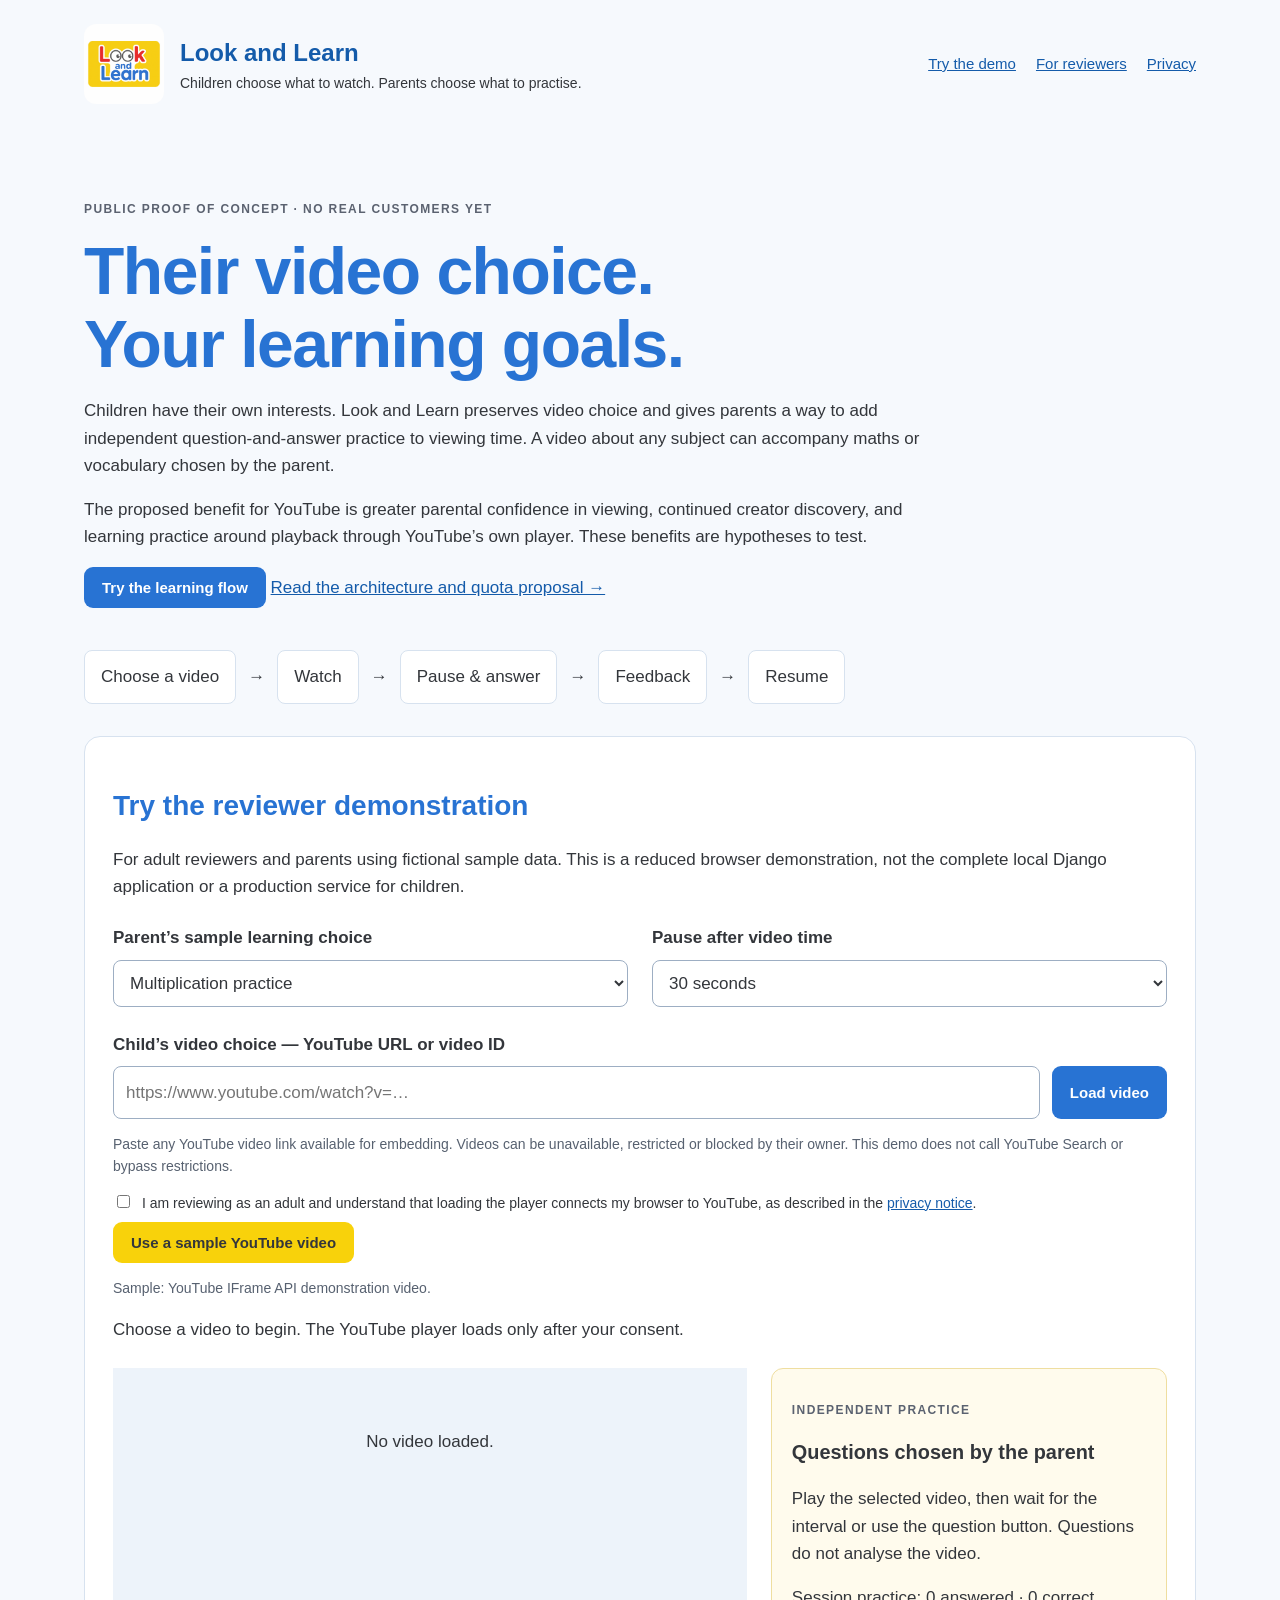
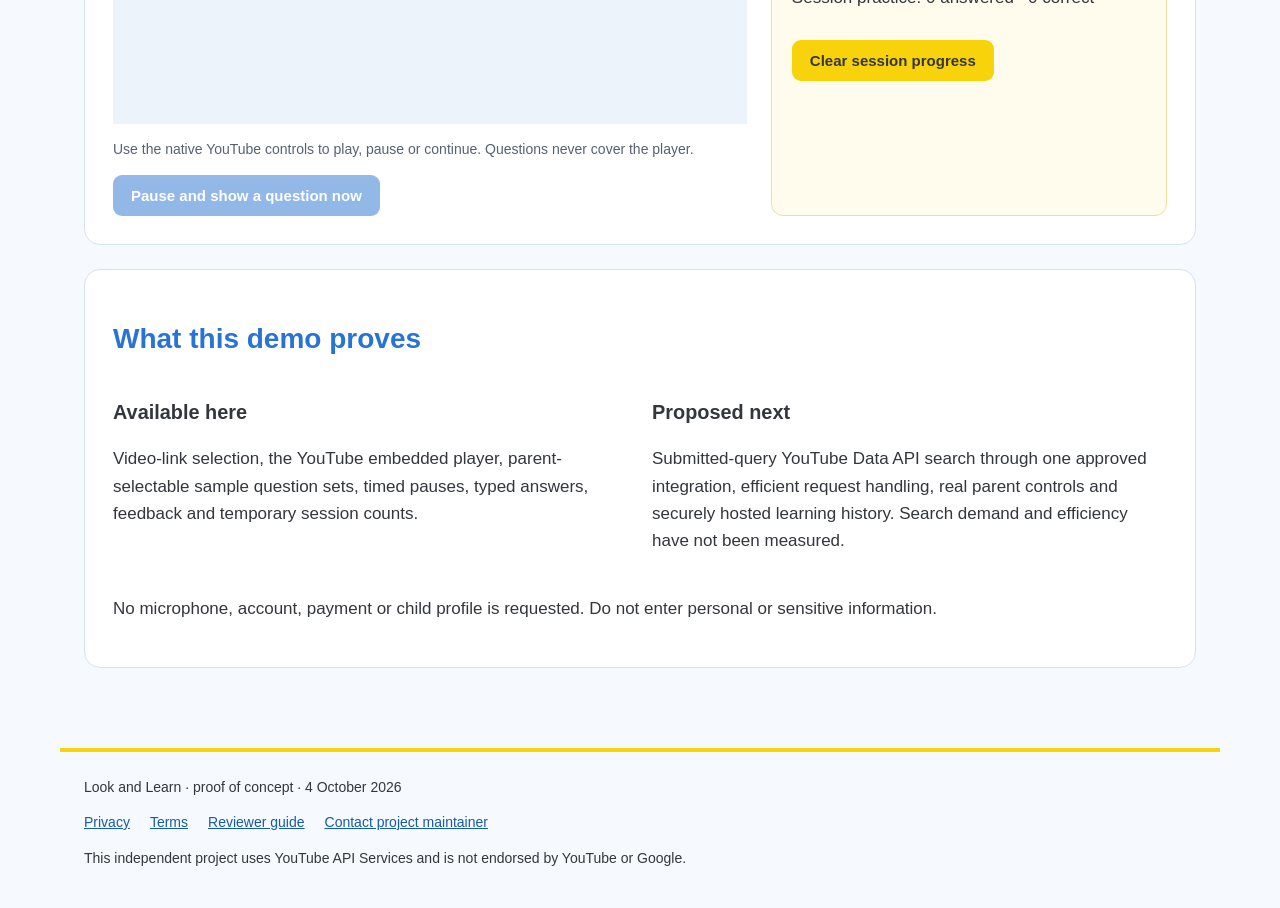
==== index.html @ 2f1a284d "Publish branded independent-question reviewer demonstration" ====
<!doctype html>
<html lang="en"><head><meta charset="utf-8"><meta name="viewport" content="width=device-width,initial-scale=1"><meta name="referrer" content="strict-origin-when-cross-origin"><meta name="description" content="Children choose what to watch; parents choose independent learning questions."><title>Look and Learn — reviewer demo</title><link rel="stylesheet" href="style.css"><script src="demo.js" defer></script></head><body>
<header class="wrap"><a class="identity" href="index.html"><img src="assets/logo.png" alt="Look and Learn" width="80" height="80"><span>Look and Learn<small>Children choose what to watch. Parents choose what to practise.</small></span></a><nav><a href="#demo">Try the demo</a><a href="review.html">For reviewers</a><a href="privacy.html">Privacy</a></nav></header>
<main class="wrap"><section class="hero"><p class="eyebrow">Public proof of concept · no real customers yet</p><h1>Their video choice.<br>Your learning goals.</h1><p>Children have their own interests. Look and Learn preserves video choice and gives parents a way to add independent question-and-answer practice to viewing time. A video about any subject can accompany maths or vocabulary chosen by the parent.</p><p>The proposed benefit for YouTube is greater parental confidence in viewing, continued creator discovery, and learning practice around playback through YouTube’s own player. These benefits are hypotheses to test.</p><a class="button" href="#demo">Try the learning flow</a> <a href="review.html">Read the architecture and quota proposal →</a></section>
<div class="flow"><span>Choose a video</span> → <span>Watch</span> → <span>Pause & answer</span> → <span>Feedback</span> → <span>Resume</span></div>
<section id="demo" class="panel"><h2>Try the reviewer demonstration</h2><p>For adult reviewers and parents using fictional sample data. This is a reduced browser demonstration, not the complete local Django application or a production service for children.</p><div class="columns"><div><label for="question-set">Parent’s sample learning choice</label><select id="question-set"><option value="math">Multiplication practice</option><option value="vocabulary">English vocabulary</option></select></div><div><label for="interval">Pause after video time</label><select id="interval"><option value="15">15 seconds — quick review</option><option value="30" selected>30 seconds</option><option value="60">60 seconds</option><option value="0">Manual question only</option></select></div></div>
<form id="video-form"><label for="video-url">Child’s video choice — YouTube URL or video ID</label><div class="input-row"><input id="video-url" type="text" placeholder="https://www.youtube.com/watch?v=…" required autocomplete="off"><button type="submit">Load video</button></div><p class="hint">Paste any YouTube video link available for embedding. Videos can be unavailable, restricted or blocked by their owner. This demo does not call YouTube Search or bypass restrictions.</p><label class="consent"><input id="embed-consent" type="checkbox" required> I am reviewing as an adult and understand that loading the player connects my browser to YouTube, as described in the <a href="privacy.html">privacy notice</a>.</label><button id="sample" class="secondary" type="button">Use a sample YouTube video</button><p class="hint">Sample: YouTube IFrame API demonstration video.</p></form>
<p id="player-status" role="status">Choose a video to begin. The YouTube player loads only after your consent.</p><div class="learning-grid"><div><div id="player-shell"><div id="player"><p>No video loaded.</p></div></div><p class="hint">Use the native YouTube controls to play, pause or continue. Questions never cover the player.</p><button id="ask" type="button" disabled>Pause and show a question now</button></div><section class="practice"><p class="eyebrow">Independent practice</p><h3>Questions chosen by the parent</h3><p id="waiting">Play the selected video, then wait for the interval or use the question button. Questions do not analyse the video.</p><form id="answer-form" hidden><label id="question" for="answer"></label><input id="answer" type="text" maxlength="80" autocomplete="off" required><button type="submit">Check answer</button></form><p id="feedback" aria-live="polite"></p><button id="resume" type="button" hidden>Continue video</button><p id="score">Session practice: 0 answered · 0 correct</p><button id="reset" class="secondary" type="button">Clear session progress</button></section></div></section>
<section class="panel"><h2>What this demo proves</h2><div class="columns"><div><h3>Available here</h3><p>Video-link selection, the YouTube embedded player, parent-selectable sample question sets, timed pauses, typed answers, feedback and temporary session counts.</p></div><div><h3>Proposed next</h3><p>Submitted-query YouTube Data API search through one approved integration, efficient request handling, real parent controls and securely hosted learning history. Search demand and efficiency have not been measured.</p></div></div><p>No microphone, account, payment or child profile is requested. Do not enter personal or sensitive information.</p></section></main>
<footer class="wrap"><span>Look and Learn · proof of concept · 4 October 2026</span><div><a href="privacy.html">Privacy</a><a href="terms.html">Terms</a><a href="review.html">Reviewer guide</a><a href="https://github.com/AndyTheBoat/LookandLearn.github.io/issues">Contact project maintainer</a></div><p>This independent project uses YouTube API Services and is not endorsed by YouTube or Google.</p></footer></body></html>
---- style.css ----
:root{--blue:#2873d3;--yellow:#f8d20b;--red:#ec2527;--ink:#33363b;--line:#d7e2ef}*{box-sizing:border-box}html{scroll-behavior:smooth}body{margin:0;background:#f6f9fd;color:var(--ink);font:17px/1.6 'Trebuchet MS',Arial,sans-serif}.wrap{max-width:1160px;margin:auto;padding:24px}header{display:flex;align-items:center;justify-content:space-between;gap:24px}.identity{display:flex;align-items:center;gap:16px;text-decoration:none;font-weight:bold;font-size:24px}.identity img{object-fit:contain;border-radius:12px}.identity small{display:block;font-size:14px;font-weight:normal;color:var(--ink)}a{color:#145baa}nav,footer div{display:flex;gap:20px;flex-wrap:wrap}nav a{font-size:15px}.hero{padding:36px 0 28px;max-width:880px}h1{font-size:clamp(36px,5.5vw,66px);line-height:1.1;letter-spacing:-1.5px;margin:16px 0;color:var(--blue)}h2{font-size:28px;line-height:1.25;color:var(--blue)}h3{line-height:1.3}.eyebrow{text-transform:uppercase;font-size:12px;letter-spacing:1.4px;font-weight:bold;color:#5b6270}.button,button{display:inline-block;border:0;border-radius:9px;background:var(--blue);color:white;padding:12px 18px;font:700 15px 'Trebuchet MS',sans-serif;cursor:pointer;text-decoration:none}.secondary{background:var(--yellow);color:var(--ink)}button:disabled{opacity:.5;cursor:default}.flow{display:flex;gap:12px;align-items:center;flex-wrap:wrap;margin:14px 0 32px}.flow span{background:white;border:1px solid var(--line);border-radius:8px;padding:12px 16px}.panel{padding:28px;background:white;border:1px solid var(--line);border-radius:16px;margin:24px 0}.columns{display:grid;grid-template-columns:1fr 1fr;gap:24px;margin:24px 0}label{display:block;font-weight:bold;margin-bottom:8px}input[type=text],select{width:100%;padding:12px;border:1px solid #9daec3;border-radius:8px;background:white;font:inherit;color:var(--ink)}.input-row{display:flex;gap:12px}.input-row input{flex:1;min-width:0}.hint{font-size:14px;color:#576170}.consent{font-size:14px;font-weight:normal}.consent input{margin-right:8px}.learning-grid{display:grid;grid-template-columns:minmax(0,1.6fr) minmax(260px,1fr);gap:24px;margin-top:24px}#player-shell{width:100%;aspect-ratio:16/9;min-height:200px;background:#edf3fa;display:grid;place-items:center}#player{width:100%;height:100%;min-height:200px;border:0}#player p{text-align:center;margin-top:60px}.practice{padding:20px;background:#fffbed;border:1px solid #efdea0;border-radius:12px}.practice button,.practice input{margin-top:12px}#feedback{font-weight:bold}footer{font-size:14px;border-top:4px solid var(--yellow);margin-top:32px!important}footer div{margin-top:12px}.prose{max-width:920px}.prose h1{font-size:44px}.notice{background:#fffbed;border-left:4px solid var(--yellow);padding:16px}table{border-collapse:collapse;width:100%;font-size:15px}th,td{text-align:left;border-bottom:1px solid var(--line);padding:10px}svg{width:100%;height:auto}.architecture{overflow:auto}.architecture svg{min-width:650px}:focus-visible{outline:3px solid var(--blue);outline-offset:3px}[hidden]{display:none!important}@media(max-width:800px){header{align-items:flex-start;flex-direction:column}.learning-grid,.columns{grid-template-columns:1fr}.panel{padding:18px}.wrap{padding:18px}.input-row{flex-direction:column}.identity{font-size:20px}.identity img{width:66px;height:66px}.identity small{max-width:280px}nav{gap:16px}h1{letter-spacing:-.7px}}
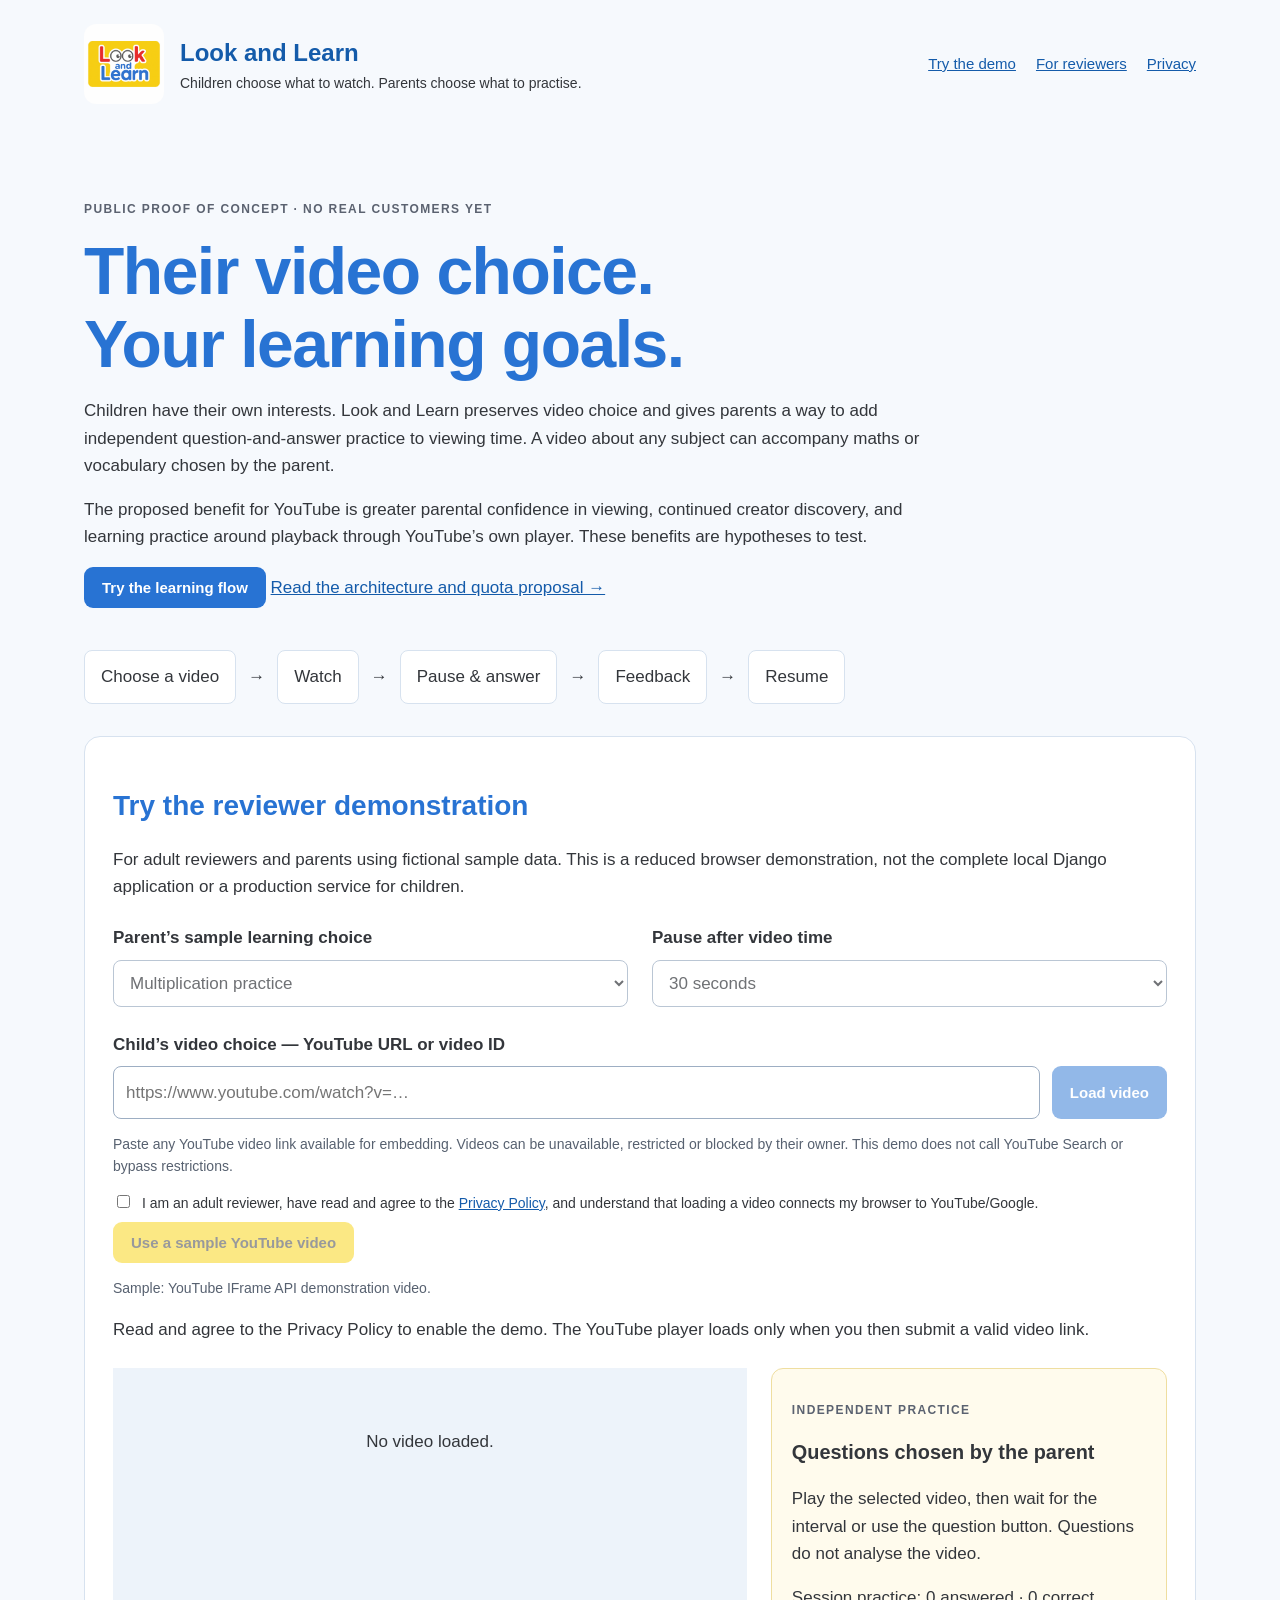
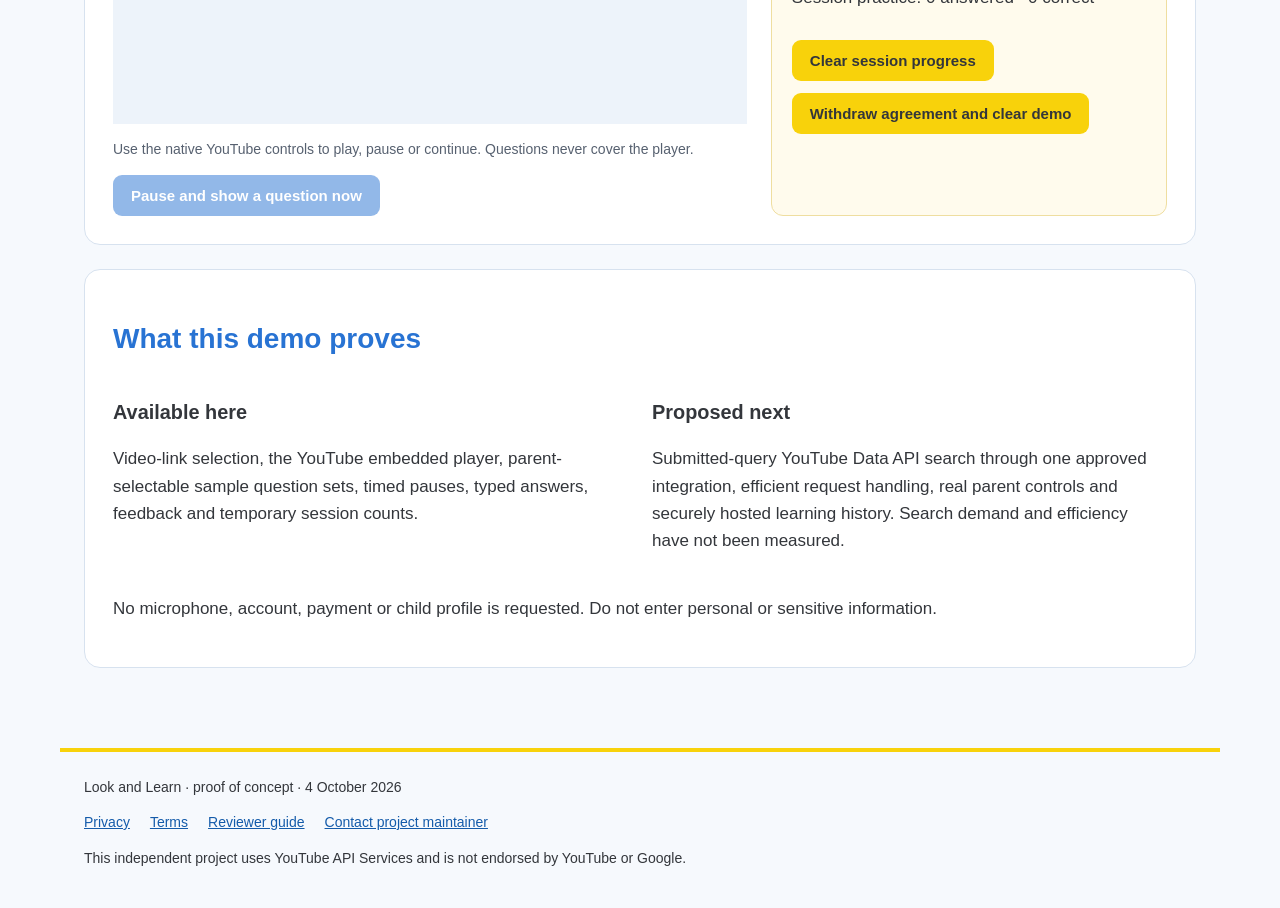
==== commit b960b668: "Clarify privacy practices and require session-only privacy agreement" ====
--- a/index.html
+++ b/index.html
@@ -4,7 +4,7 @@
 <main class="wrap"><section class="hero"><p class="eyebrow">Public proof of concept · no real customers yet</p><h1>Their video choice.<br>Your learning goals.</h1><p>Children have their own interests. Look and Learn preserves video choice and gives parents a way to add independent question-and-answer practice to viewing time. A video about any subject can accompany maths or vocabulary chosen by the parent.</p><p>The proposed benefit for YouTube is greater parental confidence in viewing, continued creator discovery, and learning practice around playback through YouTube’s own player. These benefits are hypotheses to test.</p><a class="button" href="#demo">Try the learning flow</a> <a href="review.html">Read the architecture and quota proposal →</a></section>
 <div class="flow"><span>Choose a video</span> → <span>Watch</span> → <span>Pause & answer</span> → <span>Feedback</span> → <span>Resume</span></div>
 <section id="demo" class="panel"><h2>Try the reviewer demonstration</h2><p>For adult reviewers and parents using fictional sample data. This is a reduced browser demonstration, not the complete local Django application or a production service for children.</p><div class="columns"><div><label for="question-set">Parent’s sample learning choice</label><select id="question-set"><option value="math">Multiplication practice</option><option value="vocabulary">English vocabulary</option></select></div><div><label for="interval">Pause after video time</label><select id="interval"><option value="15">15 seconds — quick review</option><option value="30" selected>30 seconds</option><option value="60">60 seconds</option><option value="0">Manual question only</option></select></div></div>
-<form id="video-form"><label for="video-url">Child’s video choice — YouTube URL or video ID</label><div class="input-row"><input id="video-url" type="text" placeholder="https://www.youtube.com/watch?v=…" required autocomplete="off"><button type="submit">Load video</button></div><p class="hint">Paste any YouTube video link available for embedding. Videos can be unavailable, restricted or blocked by their owner. This demo does not call YouTube Search or bypass restrictions.</p><label class="consent"><input id="embed-consent" type="checkbox" required> I am reviewing as an adult and understand that loading the player connects my browser to YouTube, as described in the <a href="privacy.html">privacy notice</a>.</label><button id="sample" class="secondary" type="button">Use a sample YouTube video</button><p class="hint">Sample: YouTube IFrame API demonstration video.</p></form>
-<p id="player-status" role="status">Choose a video to begin. The YouTube player loads only after your consent.</p><div class="learning-grid"><div><div id="player-shell"><div id="player"><p>No video loaded.</p></div></div><p class="hint">Use the native YouTube controls to play, pause or continue. Questions never cover the player.</p><button id="ask" type="button" disabled>Pause and show a question now</button></div><section class="practice"><p class="eyebrow">Independent practice</p><h3>Questions chosen by the parent</h3><p id="waiting">Play the selected video, then wait for the interval or use the question button. Questions do not analyse the video.</p><form id="answer-form" hidden><label id="question" for="answer"></label><input id="answer" type="text" maxlength="80" autocomplete="off" required><button type="submit">Check answer</button></form><p id="feedback" aria-live="polite"></p><button id="resume" type="button" hidden>Continue video</button><p id="score">Session practice: 0 answered · 0 correct</p><button id="reset" class="secondary" type="button">Clear session progress</button></section></div></section>
+<form id="video-form"><label for="video-url">Child’s video choice — YouTube URL or video ID</label><div class="input-row"><input id="video-url" type="text" placeholder="https://www.youtube.com/watch?v=…" required autocomplete="off"><button type="submit">Load video</button></div><p class="hint">Paste any YouTube video link available for embedding. Videos can be unavailable, restricted or blocked by their owner. This demo does not call YouTube Search or bypass restrictions.</p><label class="consent"><input id="embed-consent" type="checkbox" required> I am an adult reviewer, have read and agree to the <a href="privacy.html">Privacy Policy</a>, and understand that loading a video connects my browser to YouTube/Google.</label><button id="sample" class="secondary" type="button">Use a sample YouTube video</button><p class="hint">Sample: YouTube IFrame API demonstration video.</p></form>
+<p id="player-status" role="status">Read and agree to the Privacy Policy to enable the demo. The YouTube player loads only when you then submit a valid video link.</p><div class="learning-grid"><div><div id="player-shell"><div id="player"><p>No video loaded.</p></div></div><p class="hint">Use the native YouTube controls to play, pause or continue. Questions never cover the player.</p><button id="ask" type="button" disabled>Pause and show a question now</button></div><section class="practice"><p class="eyebrow">Independent practice</p><h3>Questions chosen by the parent</h3><p id="waiting">Play the selected video, then wait for the interval or use the question button. Questions do not analyse the video.</p><form id="answer-form" hidden><label id="question" for="answer"></label><input id="answer" type="text" maxlength="80" autocomplete="off" required><button type="submit">Check answer</button></form><p id="feedback" aria-live="polite"></p><button id="resume" type="button" hidden>Continue video</button><p id="score">Session practice: 0 answered · 0 correct</p><button id="reset" class="secondary" type="button">Clear session progress</button><button id="withdraw" class="secondary" type="button">Withdraw agreement and clear demo</button></section></div></section>
 <section class="panel"><h2>What this demo proves</h2><div class="columns"><div><h3>Available here</h3><p>Video-link selection, the YouTube embedded player, parent-selectable sample question sets, timed pauses, typed answers, feedback and temporary session counts.</p></div><div><h3>Proposed next</h3><p>Submitted-query YouTube Data API search through one approved integration, efficient request handling, real parent controls and securely hosted learning history. Search demand and efficiency have not been measured.</p></div></div><p>No microphone, account, payment or child profile is requested. Do not enter personal or sensitive information.</p></section></main>
 <footer class="wrap"><span>Look and Learn · proof of concept · 4 October 2026</span><div><a href="privacy.html">Privacy</a><a href="terms.html">Terms</a><a href="review.html">Reviewer guide</a><a href="https://github.com/AndyTheBoat/LookandLearn.github.io/issues">Contact project maintainer</a></div><p>This independent project uses YouTube API Services and is not endorsed by YouTube or Google.</p></footer></body></html>
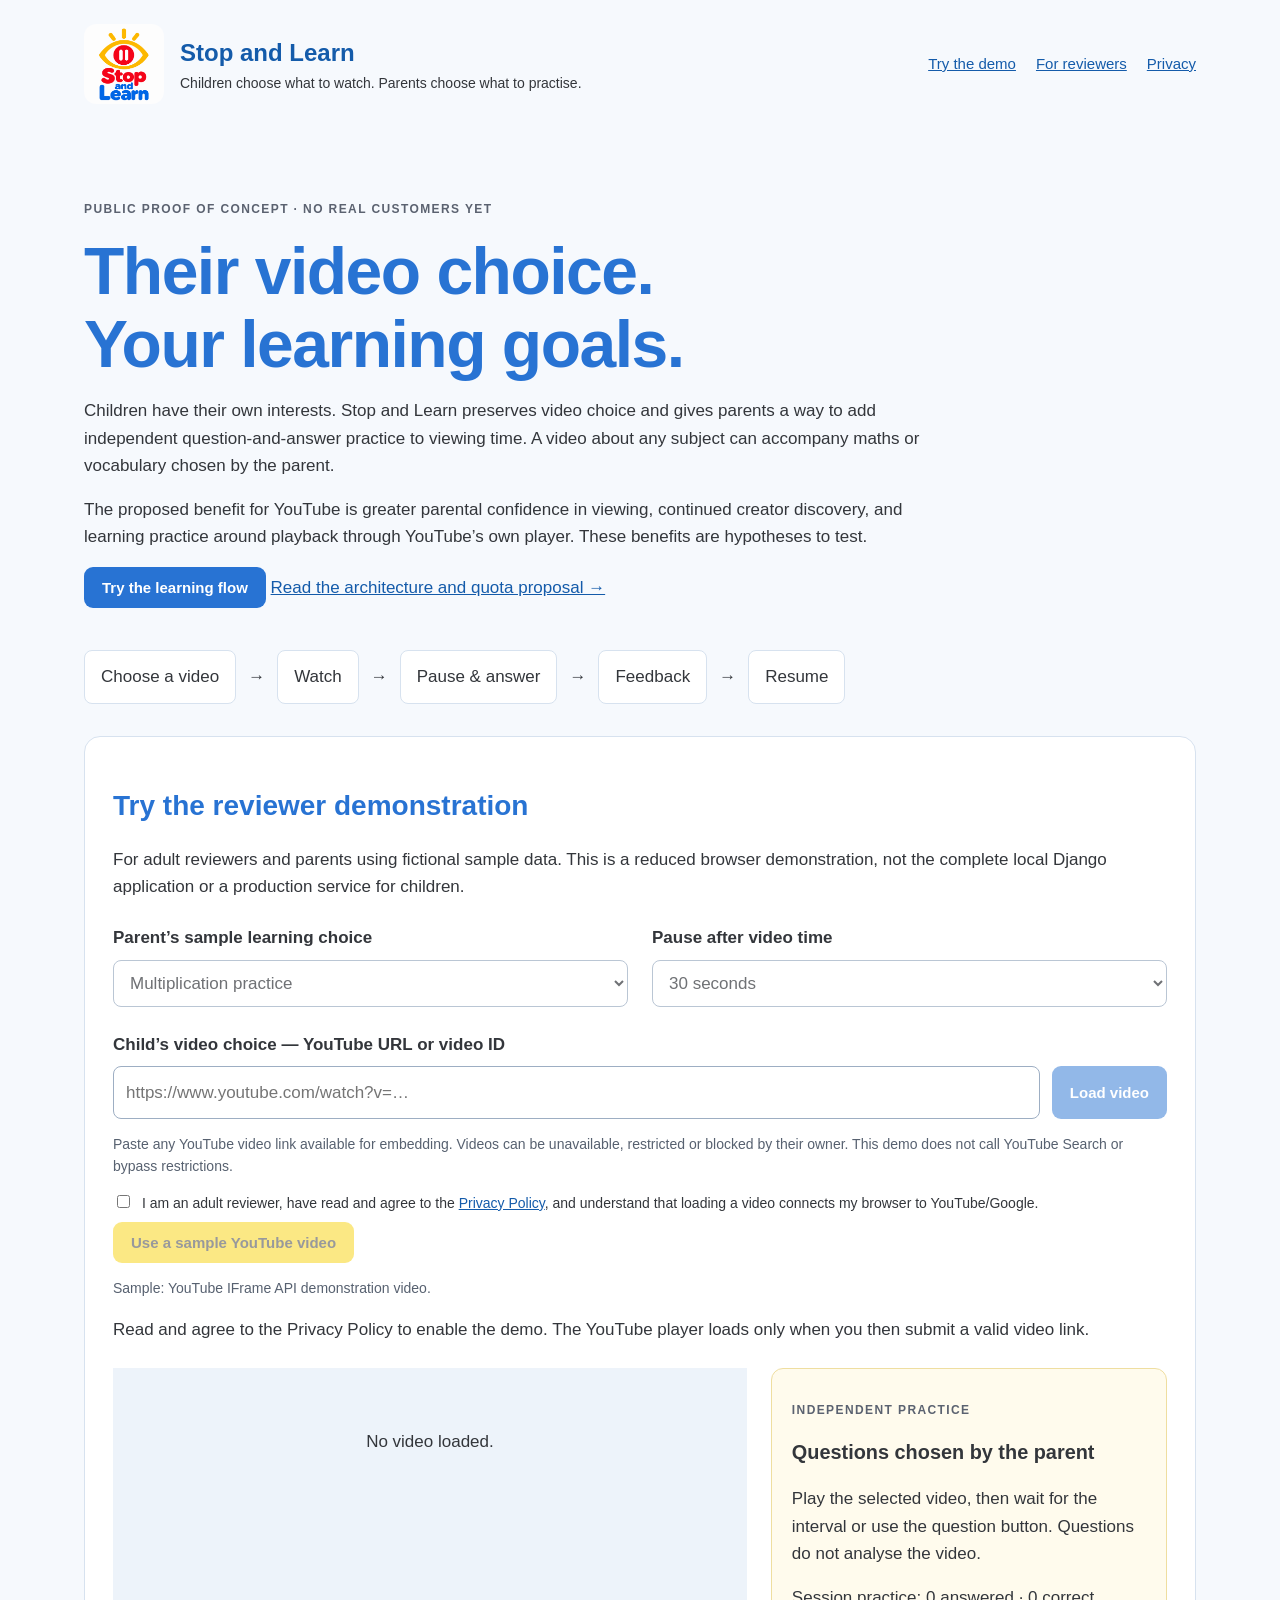
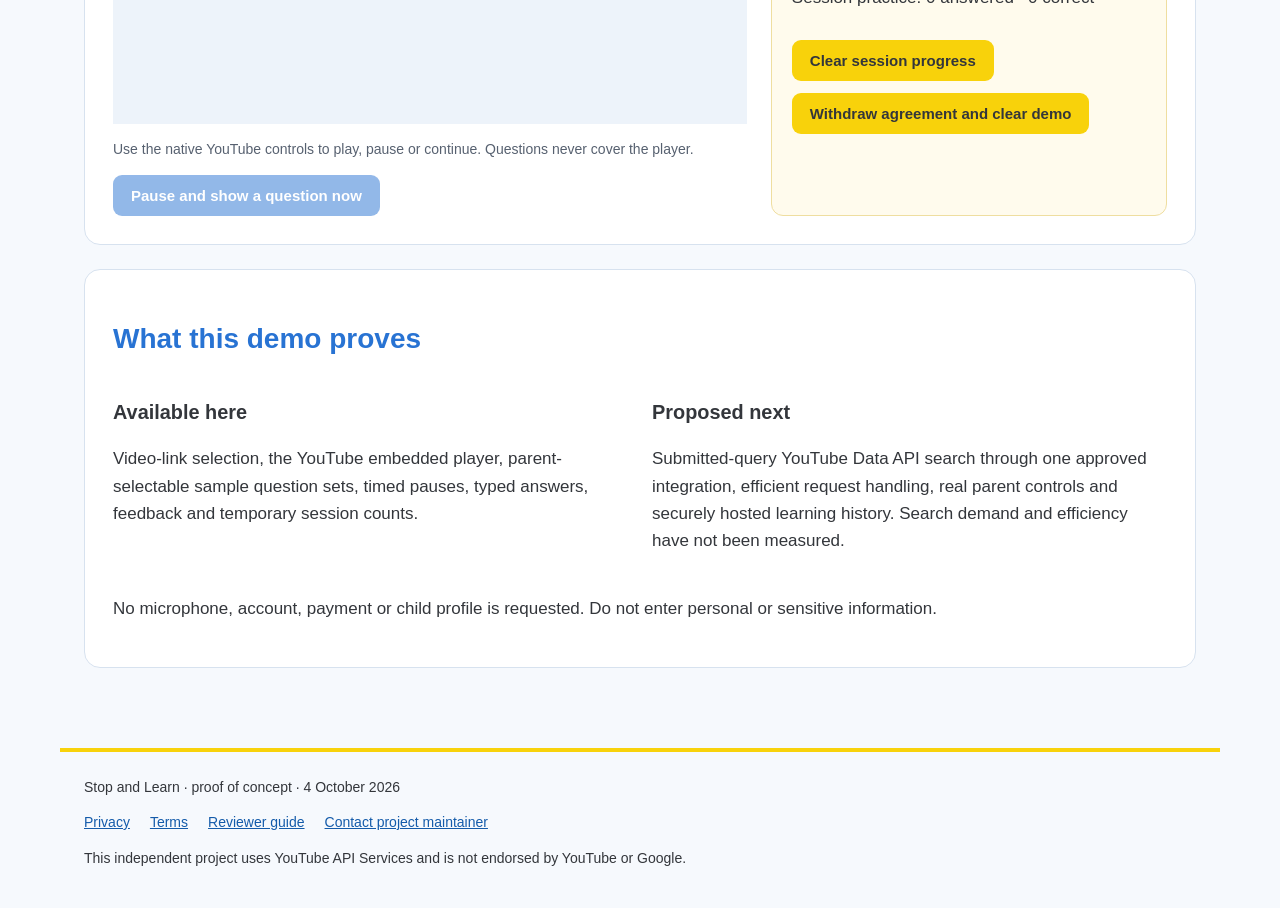
==== commit 00b04df8: "Rebrand public demo as Stop and Learn" ====
--- a/index.html
+++ b/index.html
@@ -1,10 +1,10 @@
 <!doctype html>
-<html lang="en"><head><meta charset="utf-8"><meta name="viewport" content="width=device-width,initial-scale=1"><meta name="referrer" content="strict-origin-when-cross-origin"><meta name="description" content="Children choose what to watch; parents choose independent learning questions."><title>Look and Learn — reviewer demo</title><link rel="stylesheet" href="style.css"><script src="demo.js" defer></script></head><body>
-<header class="wrap"><a class="identity" href="index.html"><img src="assets/logo.png" alt="Look and Learn" width="80" height="80"><span>Look and Learn<small>Children choose what to watch. Parents choose what to practise.</small></span></a><nav><a href="#demo">Try the demo</a><a href="review.html">For reviewers</a><a href="privacy.html">Privacy</a></nav></header>
-<main class="wrap"><section class="hero"><p class="eyebrow">Public proof of concept · no real customers yet</p><h1>Their video choice.<br>Your learning goals.</h1><p>Children have their own interests. Look and Learn preserves video choice and gives parents a way to add independent question-and-answer practice to viewing time. A video about any subject can accompany maths or vocabulary chosen by the parent.</p><p>The proposed benefit for YouTube is greater parental confidence in viewing, continued creator discovery, and learning practice around playback through YouTube’s own player. These benefits are hypotheses to test.</p><a class="button" href="#demo">Try the learning flow</a> <a href="review.html">Read the architecture and quota proposal →</a></section>
+<html lang="en"><head><meta charset="utf-8"><meta name="viewport" content="width=device-width,initial-scale=1"><meta name="referrer" content="strict-origin-when-cross-origin"><meta name="description" content="Children choose what to watch; parents choose independent learning questions."><title>Stop and Learn — reviewer demo</title><link rel="stylesheet" href="style.css"><script src="demo.js" defer></script></head><body>
+<header class="wrap"><a class="identity" href="index.html"><img src="assets/logo.png" alt="Stop and Learn" width="80" height="80"><span>Stop and Learn<small>Children choose what to watch. Parents choose what to practise.</small></span></a><nav><a href="#demo">Try the demo</a><a href="review.html">For reviewers</a><a href="privacy.html">Privacy</a></nav></header>
+<main class="wrap"><section class="hero"><p class="eyebrow">Public proof of concept · no real customers yet</p><h1>Their video choice.<br>Your learning goals.</h1><p>Children have their own interests. Stop and Learn preserves video choice and gives parents a way to add independent question-and-answer practice to viewing time. A video about any subject can accompany maths or vocabulary chosen by the parent.</p><p>The proposed benefit for YouTube is greater parental confidence in viewing, continued creator discovery, and learning practice around playback through YouTube’s own player. These benefits are hypotheses to test.</p><a class="button" href="#demo">Try the learning flow</a> <a href="review.html">Read the architecture and quota proposal →</a></section>
 <div class="flow"><span>Choose a video</span> → <span>Watch</span> → <span>Pause & answer</span> → <span>Feedback</span> → <span>Resume</span></div>
 <section id="demo" class="panel"><h2>Try the reviewer demonstration</h2><p>For adult reviewers and parents using fictional sample data. This is a reduced browser demonstration, not the complete local Django application or a production service for children.</p><div class="columns"><div><label for="question-set">Parent’s sample learning choice</label><select id="question-set"><option value="math">Multiplication practice</option><option value="vocabulary">English vocabulary</option></select></div><div><label for="interval">Pause after video time</label><select id="interval"><option value="15">15 seconds — quick review</option><option value="30" selected>30 seconds</option><option value="60">60 seconds</option><option value="0">Manual question only</option></select></div></div>
 <form id="video-form"><label for="video-url">Child’s video choice — YouTube URL or video ID</label><div class="input-row"><input id="video-url" type="text" placeholder="https://www.youtube.com/watch?v=…" required autocomplete="off"><button type="submit">Load video</button></div><p class="hint">Paste any YouTube video link available for embedding. Videos can be unavailable, restricted or blocked by their owner. This demo does not call YouTube Search or bypass restrictions.</p><label class="consent"><input id="embed-consent" type="checkbox" required> I am an adult reviewer, have read and agree to the <a href="privacy.html">Privacy Policy</a>, and understand that loading a video connects my browser to YouTube/Google.</label><button id="sample" class="secondary" type="button">Use a sample YouTube video</button><p class="hint">Sample: YouTube IFrame API demonstration video.</p></form>
 <p id="player-status" role="status">Read and agree to the Privacy Policy to enable the demo. The YouTube player loads only when you then submit a valid video link.</p><div class="learning-grid"><div><div id="player-shell"><div id="player"><p>No video loaded.</p></div></div><p class="hint">Use the native YouTube controls to play, pause or continue. Questions never cover the player.</p><button id="ask" type="button" disabled>Pause and show a question now</button></div><section class="practice"><p class="eyebrow">Independent practice</p><h3>Questions chosen by the parent</h3><p id="waiting">Play the selected video, then wait for the interval or use the question button. Questions do not analyse the video.</p><form id="answer-form" hidden><label id="question" for="answer"></label><input id="answer" type="text" maxlength="80" autocomplete="off" required><button type="submit">Check answer</button></form><p id="feedback" aria-live="polite"></p><button id="resume" type="button" hidden>Continue video</button><p id="score">Session practice: 0 answered · 0 correct</p><button id="reset" class="secondary" type="button">Clear session progress</button><button id="withdraw" class="secondary" type="button">Withdraw agreement and clear demo</button></section></div></section>
 <section class="panel"><h2>What this demo proves</h2><div class="columns"><div><h3>Available here</h3><p>Video-link selection, the YouTube embedded player, parent-selectable sample question sets, timed pauses, typed answers, feedback and temporary session counts.</p></div><div><h3>Proposed next</h3><p>Submitted-query YouTube Data API search through one approved integration, efficient request handling, real parent controls and securely hosted learning history. Search demand and efficiency have not been measured.</p></div></div><p>No microphone, account, payment or child profile is requested. Do not enter personal or sensitive information.</p></section></main>
-<footer class="wrap"><span>Look and Learn · proof of concept · 4 October 2026</span><div><a href="privacy.html">Privacy</a><a href="terms.html">Terms</a><a href="review.html">Reviewer guide</a><a href="https://github.com/AndyTheBoat/LookandLearn.github.io/issues">Contact project maintainer</a></div><p>This independent project uses YouTube API Services and is not endorsed by YouTube or Google.</p></footer></body></html>
+<footer class="wrap"><span>Stop and Learn · proof of concept · 4 October 2026</span><div><a href="privacy.html">Privacy</a><a href="terms.html">Terms</a><a href="review.html">Reviewer guide</a><a href="https://github.com/AndyTheBoat/LookandLearn.github.io/issues">Contact project maintainer</a></div><p>This independent project uses YouTube API Services and is not endorsed by YouTube or Google.</p></footer></body></html>
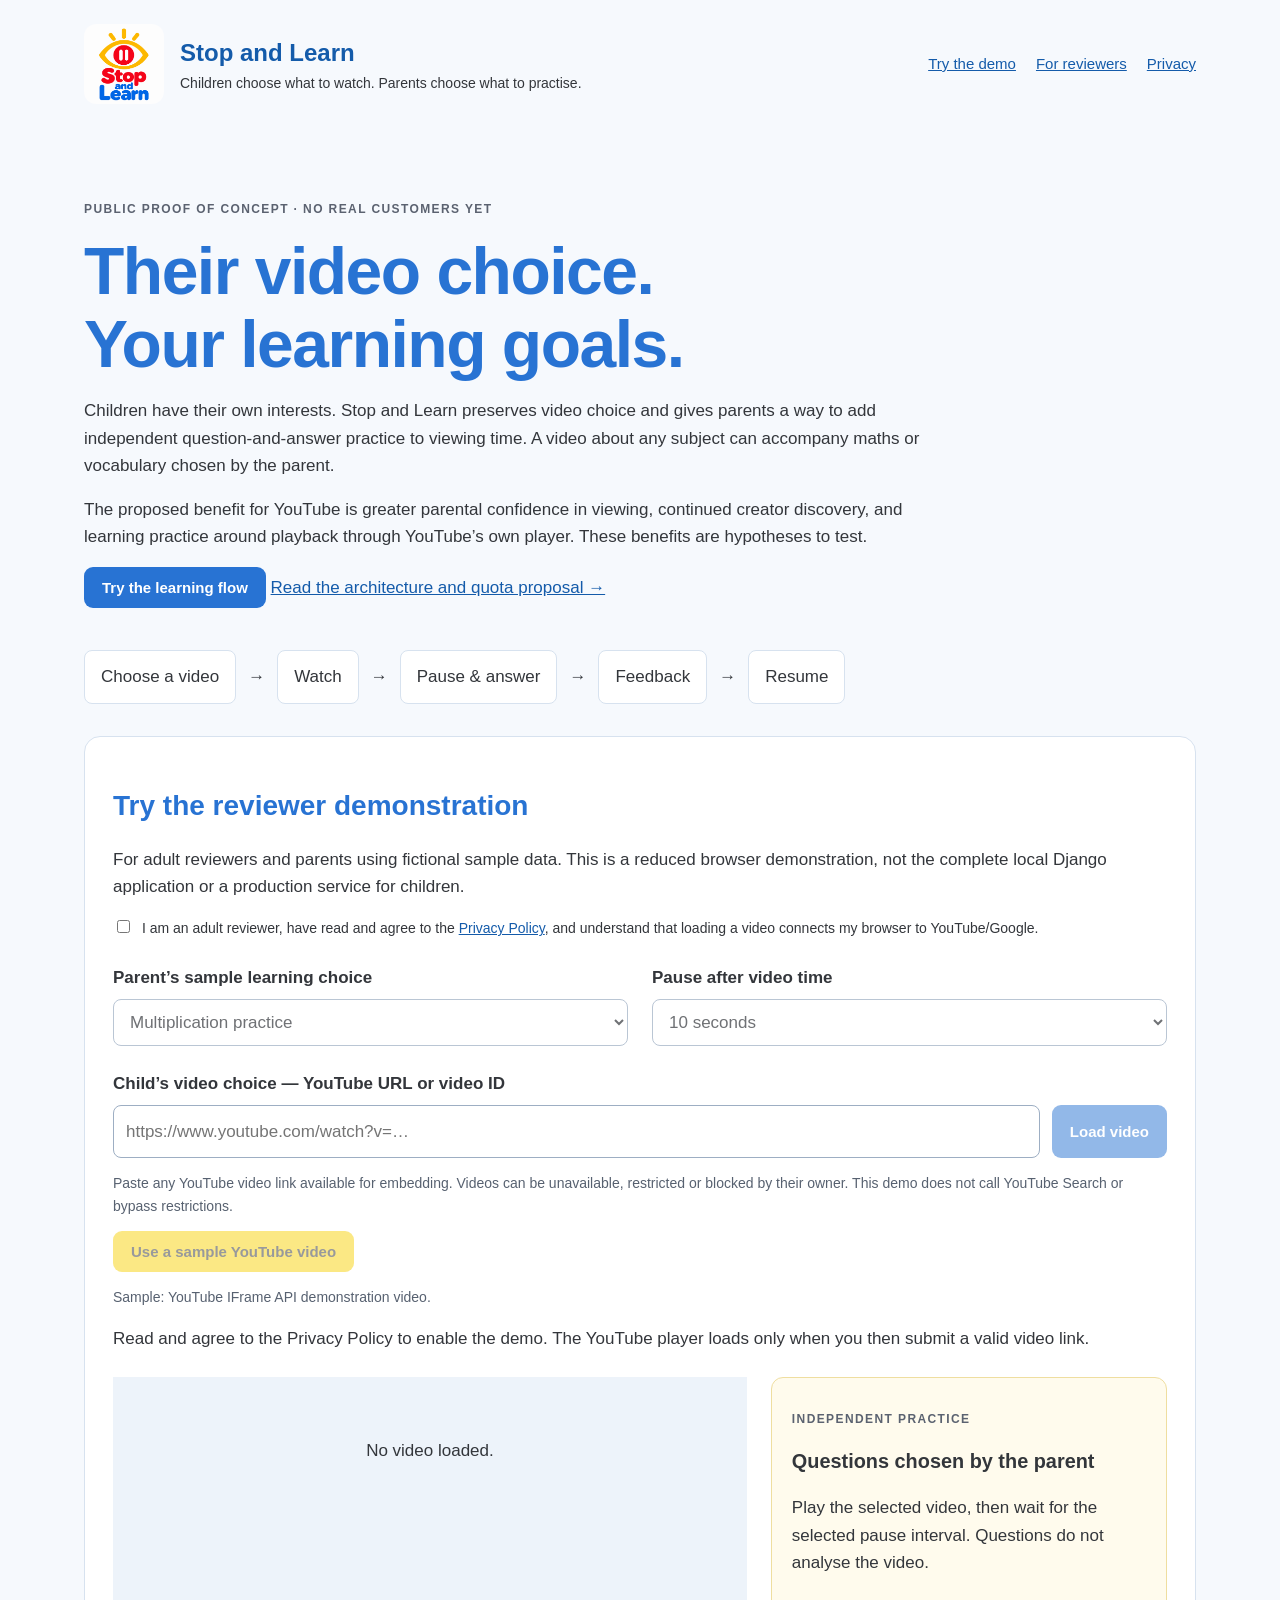
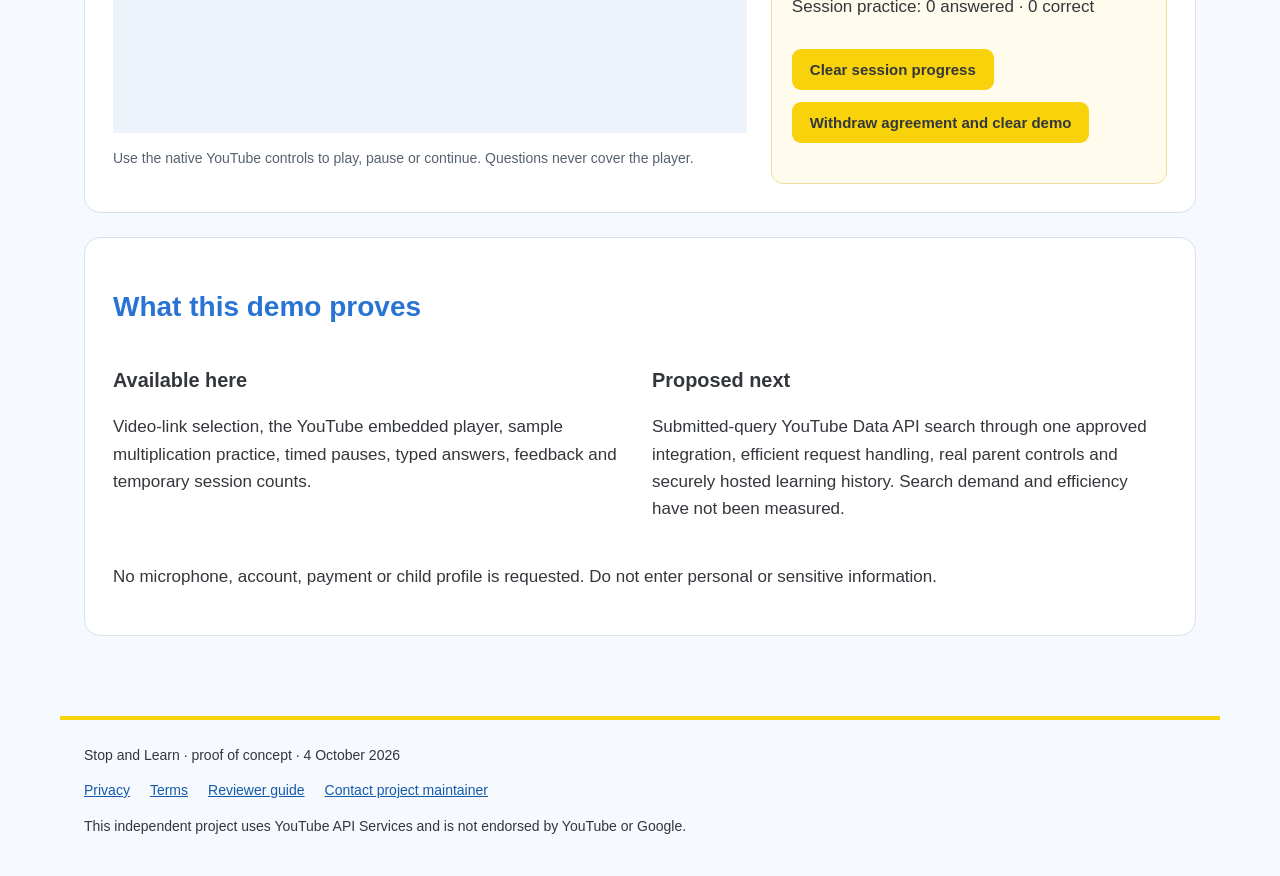
==== commit 4cf35943: "Simplify demo to multiplication and default ten-second pauses" ====
--- a/index.html
+++ b/index.html
@@ -1,10 +1,10 @@
 <!doctype html>
 <html lang="en"><head><meta charset="utf-8"><meta name="viewport" content="width=device-width,initial-scale=1"><meta name="referrer" content="strict-origin-when-cross-origin"><meta name="description" content="Children choose what to watch; parents choose independent learning questions."><title>Stop and Learn — reviewer demo</title><link rel="stylesheet" href="style.css"><script src="demo.js" defer></script></head><body>
-<header class="wrap"><a class="identity" href="index.html"><img src="assets/logo.png" alt="Stop and Learn" width="80" height="80"><span>Stop and Learn<small>Children choose what to watch. Parents choose what to practise.</small></span></a><nav><a href="#demo">Try the demo</a><a href="review.html">For reviewers</a><a href="privacy.html">Privacy</a></nav></header>
+<header class="wrap"><a class="identity" href="index.html"><img src="assets/stop-and-learn-logo.png" alt="Stop and Learn" width="80" height="80"><span>Stop and Learn<small>Children choose what to watch. Parents choose what to practise.</small></span></a><nav><a href="#demo">Try the demo</a><a href="review.html">For reviewers</a><a href="privacy.html">Privacy</a></nav></header>
 <main class="wrap"><section class="hero"><p class="eyebrow">Public proof of concept · no real customers yet</p><h1>Their video choice.<br>Your learning goals.</h1><p>Children have their own interests. Stop and Learn preserves video choice and gives parents a way to add independent question-and-answer practice to viewing time. A video about any subject can accompany maths or vocabulary chosen by the parent.</p><p>The proposed benefit for YouTube is greater parental confidence in viewing, continued creator discovery, and learning practice around playback through YouTube’s own player. These benefits are hypotheses to test.</p><a class="button" href="#demo">Try the learning flow</a> <a href="review.html">Read the architecture and quota proposal →</a></section>
 <div class="flow"><span>Choose a video</span> → <span>Watch</span> → <span>Pause & answer</span> → <span>Feedback</span> → <span>Resume</span></div>
-<section id="demo" class="panel"><h2>Try the reviewer demonstration</h2><p>For adult reviewers and parents using fictional sample data. This is a reduced browser demonstration, not the complete local Django application or a production service for children.</p><div class="columns"><div><label for="question-set">Parent’s sample learning choice</label><select id="question-set"><option value="math">Multiplication practice</option><option value="vocabulary">English vocabulary</option></select></div><div><label for="interval">Pause after video time</label><select id="interval"><option value="15">15 seconds — quick review</option><option value="30" selected>30 seconds</option><option value="60">60 seconds</option><option value="0">Manual question only</option></select></div></div>
-<form id="video-form"><label for="video-url">Child’s video choice — YouTube URL or video ID</label><div class="input-row"><input id="video-url" type="text" placeholder="https://www.youtube.com/watch?v=…" required autocomplete="off"><button type="submit">Load video</button></div><p class="hint">Paste any YouTube video link available for embedding. Videos can be unavailable, restricted or blocked by their owner. This demo does not call YouTube Search or bypass restrictions.</p><label class="consent"><input id="embed-consent" type="checkbox" required> I am an adult reviewer, have read and agree to the <a href="privacy.html">Privacy Policy</a>, and understand that loading a video connects my browser to YouTube/Google.</label><button id="sample" class="secondary" type="button">Use a sample YouTube video</button><p class="hint">Sample: YouTube IFrame API demonstration video.</p></form>
-<p id="player-status" role="status">Read and agree to the Privacy Policy to enable the demo. The YouTube player loads only when you then submit a valid video link.</p><div class="learning-grid"><div><div id="player-shell"><div id="player"><p>No video loaded.</p></div></div><p class="hint">Use the native YouTube controls to play, pause or continue. Questions never cover the player.</p><button id="ask" type="button" disabled>Pause and show a question now</button></div><section class="practice"><p class="eyebrow">Independent practice</p><h3>Questions chosen by the parent</h3><p id="waiting">Play the selected video, then wait for the interval or use the question button. Questions do not analyse the video.</p><form id="answer-form" hidden><label id="question" for="answer"></label><input id="answer" type="text" maxlength="80" autocomplete="off" required><button type="submit">Check answer</button></form><p id="feedback" aria-live="polite"></p><button id="resume" type="button" hidden>Continue video</button><p id="score">Session practice: 0 answered · 0 correct</p><button id="reset" class="secondary" type="button">Clear session progress</button><button id="withdraw" class="secondary" type="button">Withdraw agreement and clear demo</button></section></div></section>
-<section class="panel"><h2>What this demo proves</h2><div class="columns"><div><h3>Available here</h3><p>Video-link selection, the YouTube embedded player, parent-selectable sample question sets, timed pauses, typed answers, feedback and temporary session counts.</p></div><div><h3>Proposed next</h3><p>Submitted-query YouTube Data API search through one approved integration, efficient request handling, real parent controls and securely hosted learning history. Search demand and efficiency have not been measured.</p></div></div><p>No microphone, account, payment or child profile is requested. Do not enter personal or sensitive information.</p></section></main>
-<footer class="wrap"><span>Stop and Learn · proof of concept · 4 October 2026</span><div><a href="privacy.html">Privacy</a><a href="terms.html">Terms</a><a href="review.html">Reviewer guide</a><a href="https://github.com/AndyTheBoat/LookandLearn.github.io/issues">Contact project maintainer</a></div><p>This independent project uses YouTube API Services and is not endorsed by YouTube or Google.</p></footer></body></html>
+<section id="demo" class="panel"><h2>Try the reviewer demonstration</h2><p>For adult reviewers and parents using fictional sample data. This is a reduced browser demonstration, not the complete local Django application or a production service for children.</p><label class="consent"><input id="embed-consent" type="checkbox" required> I am an adult reviewer, have read and agree to the <a href="privacy.html">Privacy Policy</a>, and understand that loading a video connects my browser to YouTube/Google.</label><div class="columns"><div><label for="question-set">Parent’s sample learning choice</label><select id="question-set"><option value="math">Multiplication practice</option></select></div><div><label for="interval">Pause after video time</label><select id="interval"><option value="10" selected>10 seconds</option><option value="30">30 seconds</option><option value="60">60 seconds</option></select></div></div>
+<form id="video-form"><label for="video-url">Child’s video choice — YouTube URL or video ID</label><div class="input-row"><input id="video-url" type="text" placeholder="https://www.youtube.com/watch?v=…" required autocomplete="off"><button type="submit">Load video</button></div><p class="hint">Paste any YouTube video link available for embedding. Videos can be unavailable, restricted or blocked by their owner. This demo does not call YouTube Search or bypass restrictions.</p><button id="sample" class="secondary" type="button">Use a sample YouTube video</button><p class="hint">Sample: YouTube IFrame API demonstration video.</p></form>
+<p id="player-status" role="status">Read and agree to the Privacy Policy to enable the demo. The YouTube player loads only when you then submit a valid video link.</p><div class="learning-grid"><div><div id="player-shell"><div id="player"><p>No video loaded.</p></div></div><p class="hint">Use the native YouTube controls to play, pause or continue. Questions never cover the player.</p></div><section class="practice"><p class="eyebrow">Independent practice</p><h3>Questions chosen by the parent</h3><p id="waiting">Play the selected video, then wait for the selected pause interval. Questions do not analyse the video.</p><form id="answer-form" hidden><label id="question" for="answer"></label><input id="answer" type="text" maxlength="80" autocomplete="off" required><button type="submit">Check answer</button></form><p id="feedback" aria-live="polite"></p><button id="resume" type="button" hidden>Continue video</button><p id="score">Session practice: 0 answered · 0 correct</p><button id="reset" class="secondary" type="button">Clear session progress</button><button id="withdraw" class="secondary" type="button">Withdraw agreement and clear demo</button></section></div></section>
+<section class="panel"><h2>What this demo proves</h2><div class="columns"><div><h3>Available here</h3><p>Video-link selection, the YouTube embedded player, sample multiplication practice, timed pauses, typed answers, feedback and temporary session counts.</p></div><div><h3>Proposed next</h3><p>Submitted-query YouTube Data API search through one approved integration, efficient request handling, real parent controls and securely hosted learning history. Search demand and efficiency have not been measured.</p></div></div><p>No microphone, account, payment or child profile is requested. Do not enter personal or sensitive information.</p></section></main>
+<footer class="wrap"><span>Stop and Learn · proof of concept · 4 October 2026</span><div><a href="privacy.html">Privacy</a><a href="terms.html">Terms</a><a href="review.html">Reviewer guide</a><a href="https://github.com/AndyTheBoat/StopandLearn.github.io/issues">Contact project maintainer</a></div><p>This independent project uses YouTube API Services and is not endorsed by YouTube or Google.</p></footer></body></html>
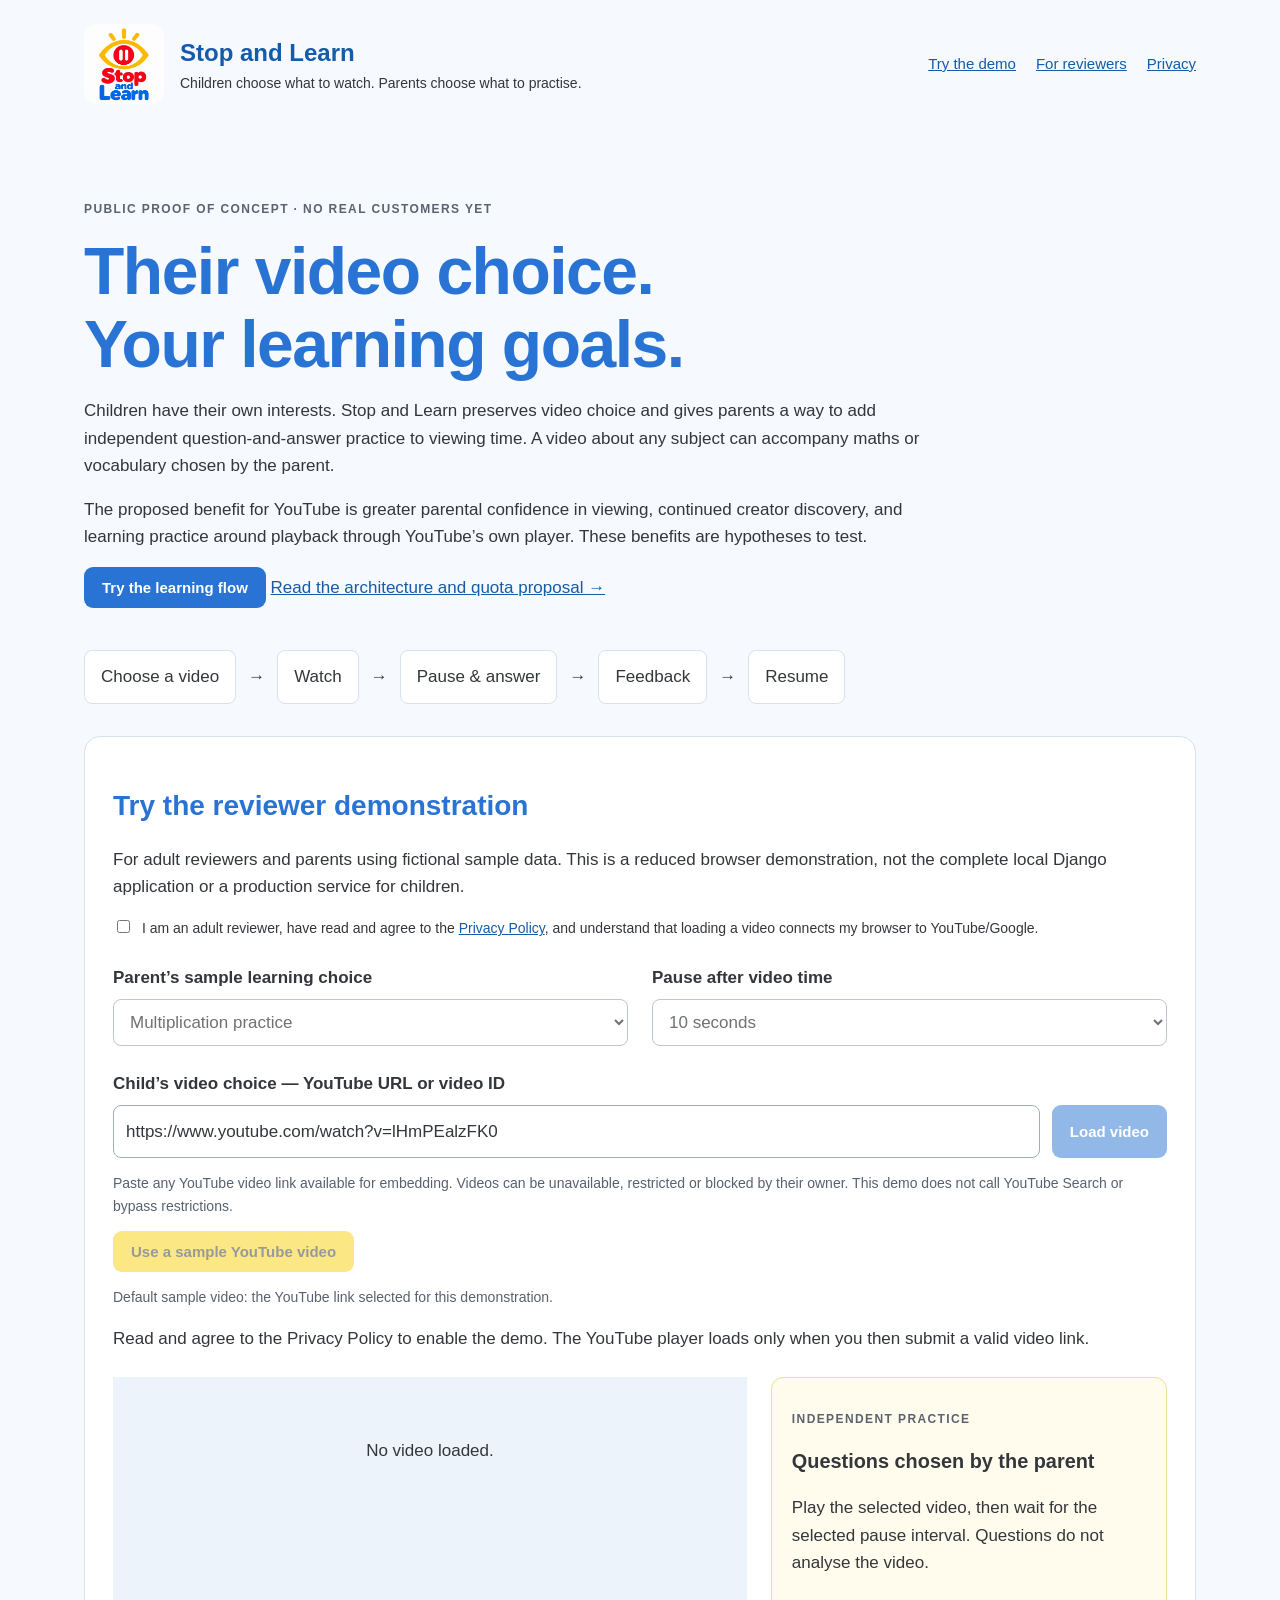
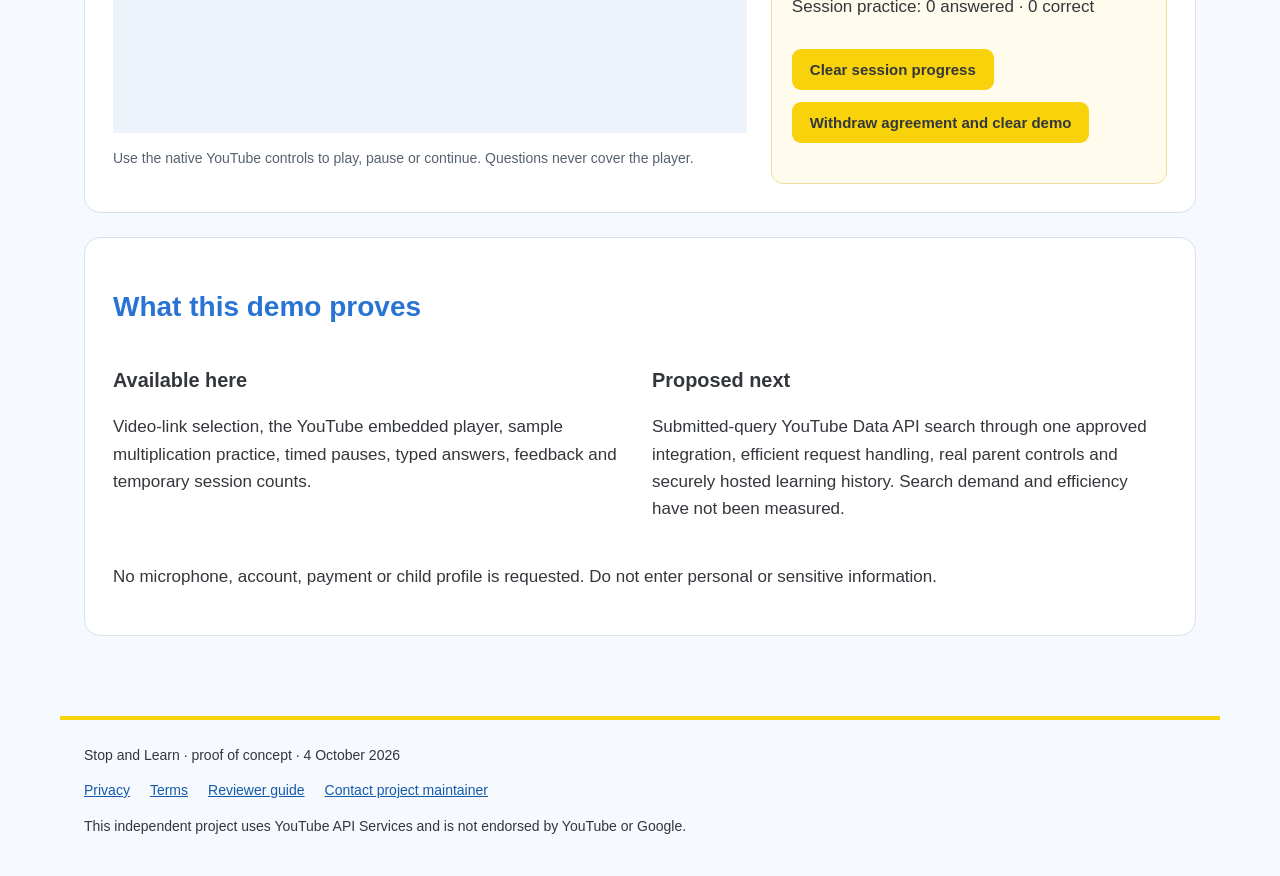
==== commit 8251254f: "Set requested YouTube video as reviewer demo default" ====
--- a/index.html
+++ b/index.html
@@ -4,7 +4,7 @@
 <main class="wrap"><section class="hero"><p class="eyebrow">Public proof of concept · no real customers yet</p><h1>Their video choice.<br>Your learning goals.</h1><p>Children have their own interests. Stop and Learn preserves video choice and gives parents a way to add independent question-and-answer practice to viewing time. A video about any subject can accompany maths or vocabulary chosen by the parent.</p><p>The proposed benefit for YouTube is greater parental confidence in viewing, continued creator discovery, and learning practice around playback through YouTube’s own player. These benefits are hypotheses to test.</p><a class="button" href="#demo">Try the learning flow</a> <a href="review.html">Read the architecture and quota proposal →</a></section>
 <div class="flow"><span>Choose a video</span> → <span>Watch</span> → <span>Pause & answer</span> → <span>Feedback</span> → <span>Resume</span></div>
 <section id="demo" class="panel"><h2>Try the reviewer demonstration</h2><p>For adult reviewers and parents using fictional sample data. This is a reduced browser demonstration, not the complete local Django application or a production service for children.</p><label class="consent"><input id="embed-consent" type="checkbox" required> I am an adult reviewer, have read and agree to the <a href="privacy.html">Privacy Policy</a>, and understand that loading a video connects my browser to YouTube/Google.</label><div class="columns"><div><label for="question-set">Parent’s sample learning choice</label><select id="question-set"><option value="math">Multiplication practice</option></select></div><div><label for="interval">Pause after video time</label><select id="interval"><option value="10" selected>10 seconds</option><option value="30">30 seconds</option><option value="60">60 seconds</option></select></div></div>
-<form id="video-form"><label for="video-url">Child’s video choice — YouTube URL or video ID</label><div class="input-row"><input id="video-url" type="text" placeholder="https://www.youtube.com/watch?v=…" required autocomplete="off"><button type="submit">Load video</button></div><p class="hint">Paste any YouTube video link available for embedding. Videos can be unavailable, restricted or blocked by their owner. This demo does not call YouTube Search or bypass restrictions.</p><button id="sample" class="secondary" type="button">Use a sample YouTube video</button><p class="hint">Sample: YouTube IFrame API demonstration video.</p></form>
+<form id="video-form"><label for="video-url">Child’s video choice — YouTube URL or video ID</label><div class="input-row"><input id="video-url" type="text" value="https://www.youtube.com/watch?v=lHmPEalzFK0" placeholder="https://www.youtube.com/watch?v=…" required autocomplete="off"><button type="submit">Load video</button></div><p class="hint">Paste any YouTube video link available for embedding. Videos can be unavailable, restricted or blocked by their owner. This demo does not call YouTube Search or bypass restrictions.</p><button id="sample" class="secondary" type="button">Use a sample YouTube video</button><p class="hint">Default sample video: the YouTube link selected for this demonstration.</p></form>
 <p id="player-status" role="status">Read and agree to the Privacy Policy to enable the demo. The YouTube player loads only when you then submit a valid video link.</p><div class="learning-grid"><div><div id="player-shell"><div id="player"><p>No video loaded.</p></div></div><p class="hint">Use the native YouTube controls to play, pause or continue. Questions never cover the player.</p></div><section class="practice"><p class="eyebrow">Independent practice</p><h3>Questions chosen by the parent</h3><p id="waiting">Play the selected video, then wait for the selected pause interval. Questions do not analyse the video.</p><form id="answer-form" hidden><label id="question" for="answer"></label><input id="answer" type="text" maxlength="80" autocomplete="off" required><button type="submit">Check answer</button></form><p id="feedback" aria-live="polite"></p><button id="resume" type="button" hidden>Continue video</button><p id="score">Session practice: 0 answered · 0 correct</p><button id="reset" class="secondary" type="button">Clear session progress</button><button id="withdraw" class="secondary" type="button">Withdraw agreement and clear demo</button></section></div></section>
 <section class="panel"><h2>What this demo proves</h2><div class="columns"><div><h3>Available here</h3><p>Video-link selection, the YouTube embedded player, sample multiplication practice, timed pauses, typed answers, feedback and temporary session counts.</p></div><div><h3>Proposed next</h3><p>Submitted-query YouTube Data API search through one approved integration, efficient request handling, real parent controls and securely hosted learning history. Search demand and efficiency have not been measured.</p></div></div><p>No microphone, account, payment or child profile is requested. Do not enter personal or sensitive information.</p></section></main>
 <footer class="wrap"><span>Stop and Learn · proof of concept · 4 October 2026</span><div><a href="privacy.html">Privacy</a><a href="terms.html">Terms</a><a href="review.html">Reviewer guide</a><a href="https://github.com/AndyTheBoat/StopandLearn.github.io/issues">Contact project maintainer</a></div><p>This independent project uses YouTube API Services and is not endorsed by YouTube or Google.</p></footer></body></html>
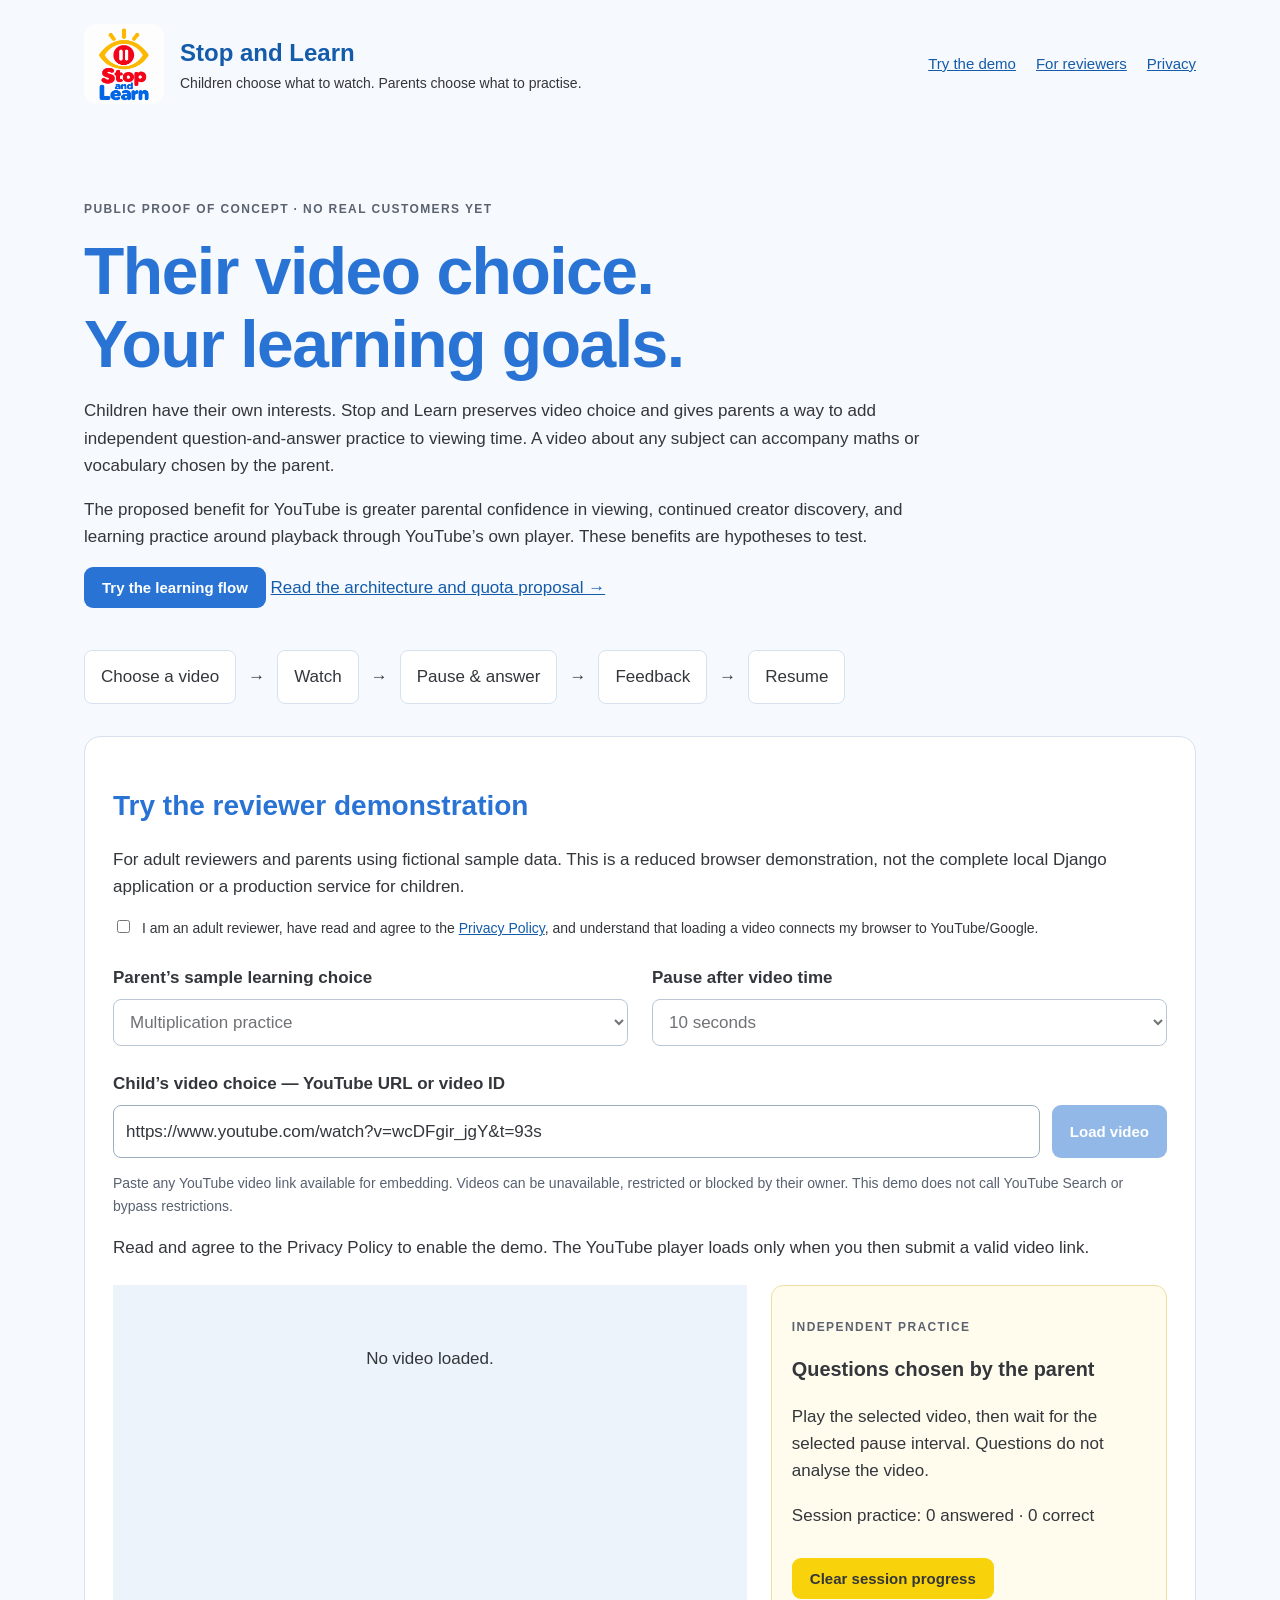
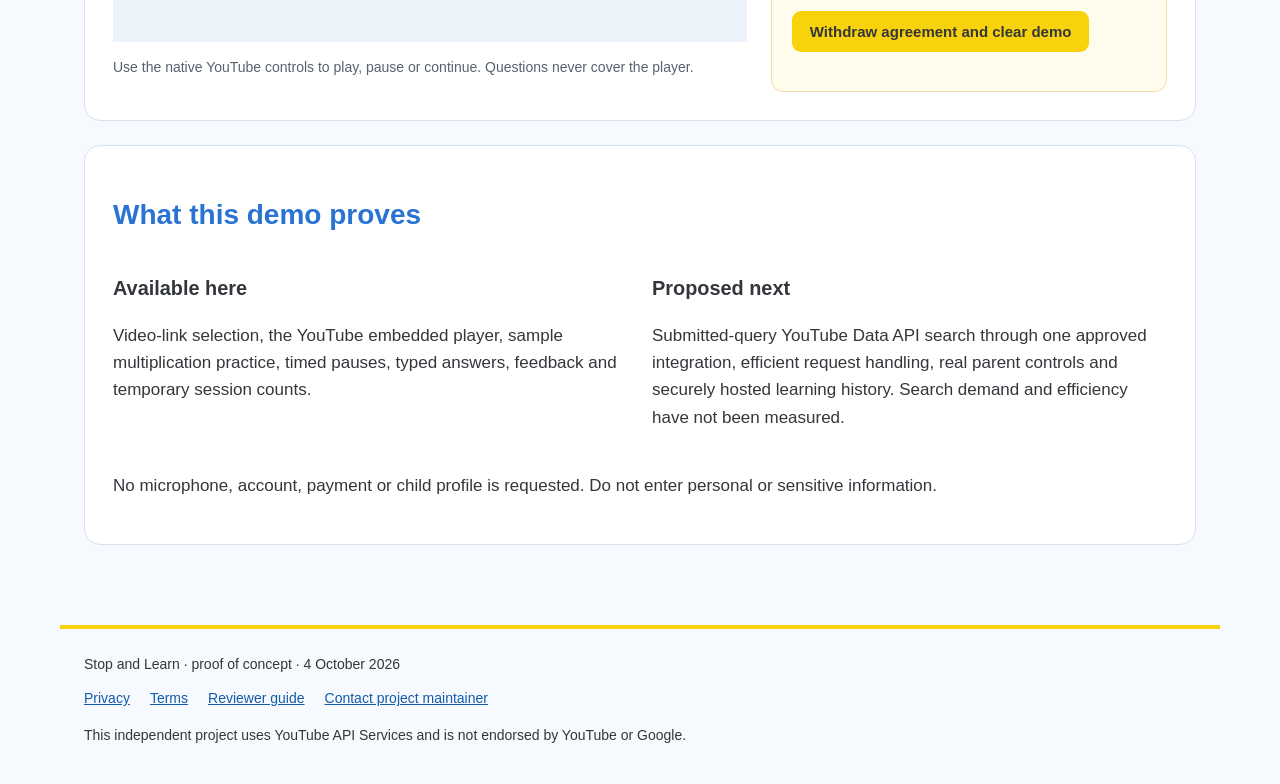
==== commit 03d0b293: "Use requested default video timestamp and remove sample button" ====
--- a/index.html
+++ b/index.html
@@ -4,7 +4,7 @@
 <main class="wrap"><section class="hero"><p class="eyebrow">Public proof of concept · no real customers yet</p><h1>Their video choice.<br>Your learning goals.</h1><p>Children have their own interests. Stop and Learn preserves video choice and gives parents a way to add independent question-and-answer practice to viewing time. A video about any subject can accompany maths or vocabulary chosen by the parent.</p><p>The proposed benefit for YouTube is greater parental confidence in viewing, continued creator discovery, and learning practice around playback through YouTube’s own player. These benefits are hypotheses to test.</p><a class="button" href="#demo">Try the learning flow</a> <a href="review.html">Read the architecture and quota proposal →</a></section>
 <div class="flow"><span>Choose a video</span> → <span>Watch</span> → <span>Pause & answer</span> → <span>Feedback</span> → <span>Resume</span></div>
 <section id="demo" class="panel"><h2>Try the reviewer demonstration</h2><p>For adult reviewers and parents using fictional sample data. This is a reduced browser demonstration, not the complete local Django application or a production service for children.</p><label class="consent"><input id="embed-consent" type="checkbox" required> I am an adult reviewer, have read and agree to the <a href="privacy.html">Privacy Policy</a>, and understand that loading a video connects my browser to YouTube/Google.</label><div class="columns"><div><label for="question-set">Parent’s sample learning choice</label><select id="question-set"><option value="math">Multiplication practice</option></select></div><div><label for="interval">Pause after video time</label><select id="interval"><option value="10" selected>10 seconds</option><option value="30">30 seconds</option><option value="60">60 seconds</option></select></div></div>
-<form id="video-form"><label for="video-url">Child’s video choice — YouTube URL or video ID</label><div class="input-row"><input id="video-url" type="text" value="https://www.youtube.com/watch?v=lHmPEalzFK0" placeholder="https://www.youtube.com/watch?v=…" required autocomplete="off"><button type="submit">Load video</button></div><p class="hint">Paste any YouTube video link available for embedding. Videos can be unavailable, restricted or blocked by their owner. This demo does not call YouTube Search or bypass restrictions.</p><button id="sample" class="secondary" type="button">Use a sample YouTube video</button><p class="hint">Default sample video: the YouTube link selected for this demonstration.</p></form>
+<form id="video-form"><label for="video-url">Child’s video choice — YouTube URL or video ID</label><div class="input-row"><input id="video-url" type="text" value="https://www.youtube.com/watch?v=wcDFgir_jgY&amp;t=93s" placeholder="https://www.youtube.com/watch?v=…" required autocomplete="off"><button type="submit">Load video</button></div><p class="hint">Paste any YouTube video link available for embedding. Videos can be unavailable, restricted or blocked by their owner. This demo does not call YouTube Search or bypass restrictions.</p></form>
 <p id="player-status" role="status">Read and agree to the Privacy Policy to enable the demo. The YouTube player loads only when you then submit a valid video link.</p><div class="learning-grid"><div><div id="player-shell"><div id="player"><p>No video loaded.</p></div></div><p class="hint">Use the native YouTube controls to play, pause or continue. Questions never cover the player.</p></div><section class="practice"><p class="eyebrow">Independent practice</p><h3>Questions chosen by the parent</h3><p id="waiting">Play the selected video, then wait for the selected pause interval. Questions do not analyse the video.</p><form id="answer-form" hidden><label id="question" for="answer"></label><input id="answer" type="text" maxlength="80" autocomplete="off" required><button type="submit">Check answer</button></form><p id="feedback" aria-live="polite"></p><button id="resume" type="button" hidden>Continue video</button><p id="score">Session practice: 0 answered · 0 correct</p><button id="reset" class="secondary" type="button">Clear session progress</button><button id="withdraw" class="secondary" type="button">Withdraw agreement and clear demo</button></section></div></section>
 <section class="panel"><h2>What this demo proves</h2><div class="columns"><div><h3>Available here</h3><p>Video-link selection, the YouTube embedded player, sample multiplication practice, timed pauses, typed answers, feedback and temporary session counts.</p></div><div><h3>Proposed next</h3><p>Submitted-query YouTube Data API search through one approved integration, efficient request handling, real parent controls and securely hosted learning history. Search demand and efficiency have not been measured.</p></div></div><p>No microphone, account, payment or child profile is requested. Do not enter personal or sensitive information.</p></section></main>
 <footer class="wrap"><span>Stop and Learn · proof of concept · 4 October 2026</span><div><a href="privacy.html">Privacy</a><a href="terms.html">Terms</a><a href="review.html">Reviewer guide</a><a href="https://github.com/AndyTheBoat/StopandLearn.github.io/issues">Contact project maintainer</a></div><p>This independent project uses YouTube API Services and is not endorsed by YouTube or Google.</p></footer></body></html>
